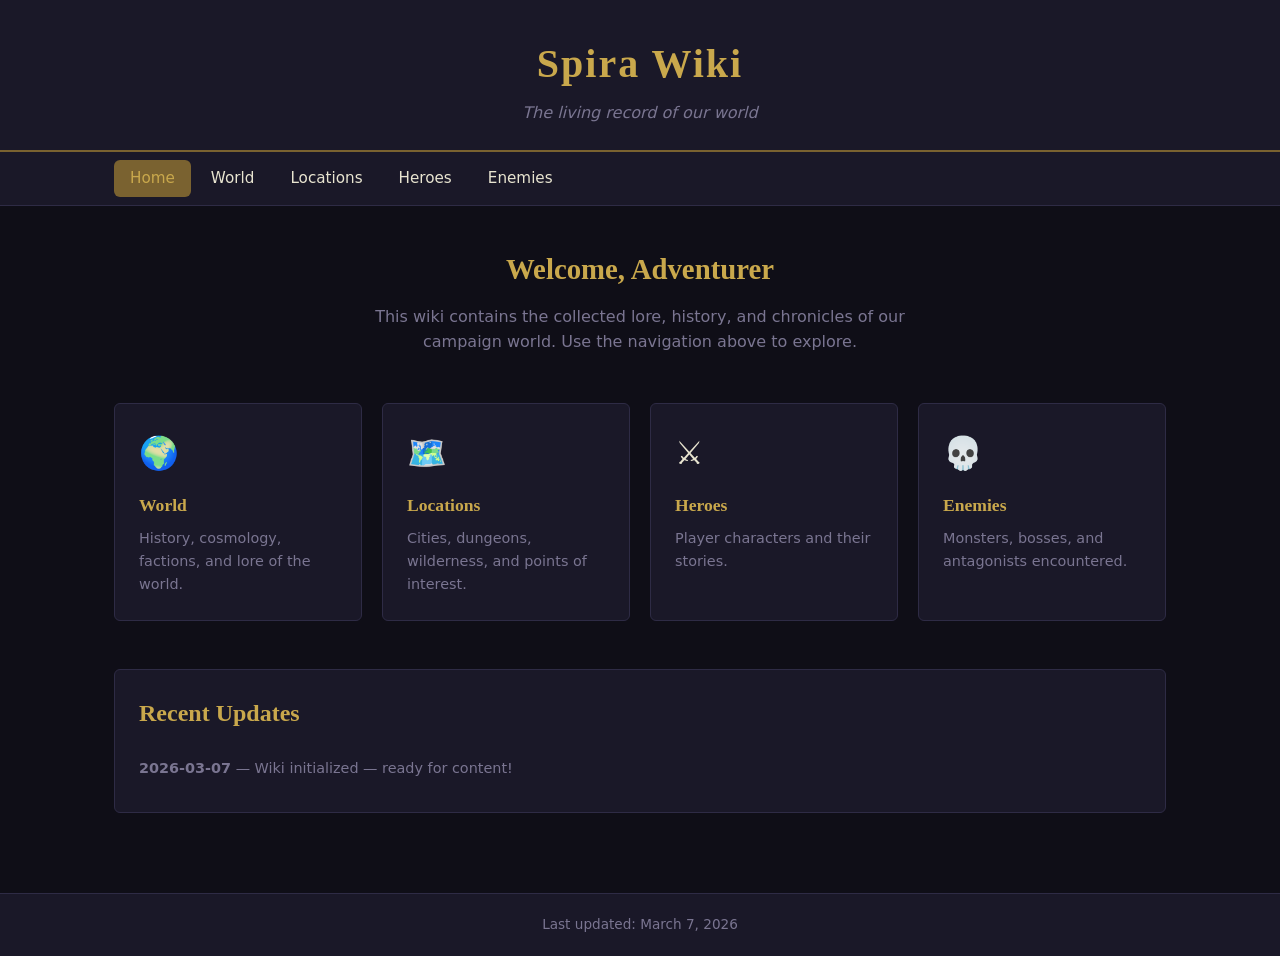
==== index.html @ 8d894e41 "Initial commit — Spira Wiki scaffold Static TTRPG wiki with dark fantasy theme, deployable on GitHub" ====
<!DOCTYPE html>
<html lang="en">
<head>
  <meta charset="UTF-8" />
  <meta name="viewport" content="width=device-width, initial-scale=1.0" />
  <title>Spira Wiki</title>
  <link rel="stylesheet" href="css/style.css" />
</head>
<body>
  <header class="site-header">
    <div class="container">
      <h1 class="site-title">Spira Wiki</h1>
      <p class="site-subtitle">The living record of our world</p>
    </div>
  </header>

  <nav class="site-nav">
    <div class="container">
      <ul>
        <li><a href="index.html">Home</a></li>
        <li><a href="pages/world.html">World</a></li>
        <li><a href="pages/locations.html">Locations</a></li>
        <li><a href="pages/heroes.html">Heroes</a></li>
        <li><a href="pages/enemies.html">Enemies</a></li>
      </ul>
    </div>
  </nav>

  <main class="container">
    <section class="hero-section">
      <h2>Welcome, Adventurer</h2>
      <p>This wiki contains the collected lore, history, and chronicles of our campaign world. Use the navigation above to explore.</p>
    </section>

    <section class="cards-grid" id="home-cards">
      <a class="card" href="pages/world.html">
        <span class="card-icon">🌍</span>
        <h3>World</h3>
        <p>History, cosmology, factions, and lore of the world.</p>
      </a>
      <a class="card" href="pages/locations.html">
        <span class="card-icon">🗺️</span>
        <h3>Locations</h3>
        <p>Cities, dungeons, wilderness, and points of interest.</p>
      </a>
      <a class="card" href="pages/heroes.html">
        <span class="card-icon">⚔️</span>
        <h3>Heroes</h3>
        <p>Player characters and their stories.</p>
      </a>
      <a class="card" href="pages/enemies.html">
        <span class="card-icon">💀</span>
        <h3>Enemies</h3>
        <p>Monsters, bosses, and antagonists encountered.</p>
      </a>
    </section>

    <section class="recent-updates" id="recent-updates">
      <h2>Recent Updates</h2>
      <ul id="updates-list">
        <li>Wiki initialized — start adding content!</li>
      </ul>
    </section>
  </main>

  <footer class="site-footer">
    <div class="container">
      <p>Last updated: <span id="last-updated">—</span></p>
    </div>
  </footer>

  <script src="js/app.js"></script>
</body>
</html>
---- css/style.css ----
/* =====================
   Reset & Base
   ===================== */
*, *::before, *::after { box-sizing: border-box; margin: 0; padding: 0; }

:root {
  --color-bg:        #0f0e17;
  --color-surface:   #1a1828;
  --color-border:    #2e2b45;
  --color-accent:    #c9a84c;
  --color-accent-dim:#7a6230;
  --color-text:      #e8e4d0;
  --color-muted:     #7a7591;
  --color-danger:    #c0392b;
  --font-heading:    'Georgia', serif;
  --font-body:       'Segoe UI', system-ui, sans-serif;
  --radius:          6px;
  --max-width:       1100px;
}

body {
  background: var(--color-bg);
  color: var(--color-text);
  font-family: var(--font-body);
  font-size: 16px;
  line-height: 1.6;
}

a { color: var(--color-accent); text-decoration: none; }
a:hover { text-decoration: underline; }

h1, h2, h3, h4 { font-family: var(--font-heading); color: var(--color-accent); }

/* =====================
   Layout
   ===================== */
.container {
  max-width: var(--max-width);
  margin: 0 auto;
  padding: 0 1.5rem;
}

/* =====================
   Header
   ===================== */
.site-header {
  background: var(--color-surface);
  border-bottom: 2px solid var(--color-accent-dim);
  padding: 2rem 0 1.5rem;
  text-align: center;
}

.site-title {
  font-size: 2.5rem;
  letter-spacing: 0.05em;
}

.site-subtitle {
  color: var(--color-muted);
  font-style: italic;
  margin-top: 0.25rem;
}

/* =====================
   Nav
   ===================== */
.site-nav {
  background: var(--color-surface);
  border-bottom: 1px solid var(--color-border);
  position: sticky;
  top: 0;
  z-index: 100;
}

.site-nav ul {
  display: flex;
  list-style: none;
  gap: 0.25rem;
  padding: 0.5rem 0;
}

.site-nav a {
  display: block;
  padding: 0.4rem 1rem;
  border-radius: var(--radius);
  color: var(--color-text);
  font-size: 0.95rem;
  transition: background 0.15s, color 0.15s;
}

.site-nav a:hover,
.site-nav a.active {
  background: var(--color-accent-dim);
  color: var(--color-accent);
  text-decoration: none;
}

/* =====================
   Main
   ===================== */
main.container { padding-top: 2.5rem; padding-bottom: 3rem; }

/* =====================
   Hero Section
   ===================== */
.hero-section {
  text-align: center;
  margin-bottom: 3rem;
}

.hero-section h2 {
  font-size: 1.8rem;
  margin-bottom: 0.75rem;
}

.hero-section p {
  color: var(--color-muted);
  max-width: 600px;
  margin: 0 auto;
}

/* =====================
   Cards Grid
   ===================== */
.cards-grid {
  display: grid;
  grid-template-columns: repeat(auto-fit, minmax(220px, 1fr));
  gap: 1.25rem;
  margin-bottom: 3rem;
}

.card {
  background: var(--color-surface);
  border: 1px solid var(--color-border);
  border-radius: var(--radius);
  padding: 1.5rem;
  display: flex;
  flex-direction: column;
  gap: 0.5rem;
  transition: border-color 0.15s, transform 0.15s;
  color: var(--color-text);
}

.card:hover {
  border-color: var(--color-accent);
  transform: translateY(-2px);
  text-decoration: none;
}

.card-icon { font-size: 2rem; }

.card h3 {
  font-size: 1.1rem;
  margin-top: 0.25rem;
}

.card p {
  color: var(--color-muted);
  font-size: 0.9rem;
}

/* =====================
   Recent Updates
   ===================== */
.recent-updates {
  background: var(--color-surface);
  border: 1px solid var(--color-border);
  border-radius: var(--radius);
  padding: 1.5rem;
  margin-bottom: 2rem;
}

.recent-updates h2 { margin-bottom: 1rem; }

.recent-updates ul {
  list-style: none;
  display: flex;
  flex-direction: column;
  gap: 0.5rem;
}

.recent-updates li {
  padding: 0.5rem 0;
  border-bottom: 1px solid var(--color-border);
  color: var(--color-muted);
  font-size: 0.9rem;
}

.recent-updates li:last-child { border-bottom: none; }

/* =====================
   Entry Cards (detail pages)
   ===================== */
.entry-list {
  display: flex;
  flex-direction: column;
  gap: 1.25rem;
}

.entry-card {
  background: var(--color-surface);
  border: 1px solid var(--color-border);
  border-radius: var(--radius);
  padding: 1.5rem;
  display: grid;
  grid-template-columns: auto 1fr;
  gap: 1rem;
  align-items: start;
}

.entry-card img {
  width: 90px;
  height: 90px;
  object-fit: cover;
  border-radius: var(--radius);
  border: 1px solid var(--color-border);
}

.entry-card .placeholder-img {
  width: 90px;
  height: 90px;
  background: var(--color-border);
  border-radius: var(--radius);
  display: flex;
  align-items: center;
  justify-content: center;
  font-size: 2rem;
}

.entry-card h3 { margin-bottom: 0.25rem; }
.entry-card .tags { display: flex; gap: 0.4rem; flex-wrap: wrap; margin: 0.4rem 0; }
.tag {
  background: var(--color-accent-dim);
  color: var(--color-accent);
  font-size: 0.75rem;
  padding: 0.15rem 0.5rem;
  border-radius: 99px;
}

.entry-card p { color: var(--color-muted); font-size: 0.9rem; }

/* =====================
   Page Header
   ===================== */
.page-header {
  margin-bottom: 2rem;
  border-bottom: 1px solid var(--color-border);
  padding-bottom: 1rem;
}

.page-header h2 { font-size: 2rem; }
.page-header p { color: var(--color-muted); margin-top: 0.25rem; }

/* =====================
   Empty State
   ===================== */
.empty-state {
  text-align: center;
  padding: 3rem 1rem;
  color: var(--color-muted);
}

/* =====================
   Footer
   ===================== */
.site-footer {
  background: var(--color-surface);
  border-top: 1px solid var(--color-border);
  padding: 1.25rem 0;
  text-align: center;
  color: var(--color-muted);
  font-size: 0.85rem;
}
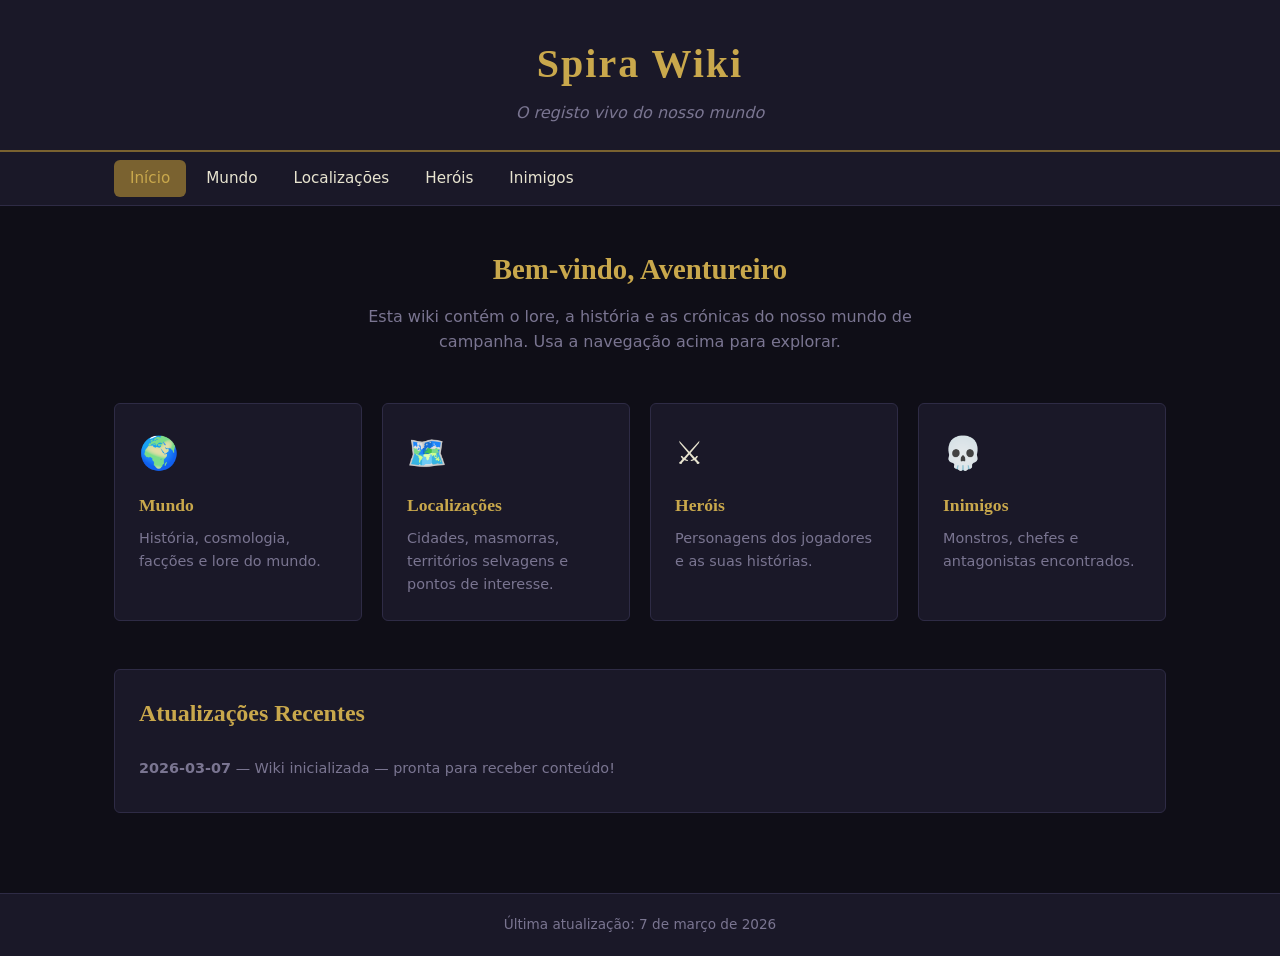
==== commit bb2014a9: "Traduzir wiki para Português de Portugal (pt-PT) - lang="pt-PT" em todos os ficheiros HTML - Toda a " ====
--- a/index.html
+++ b/index.html
@@ -1,5 +1,5 @@
 <!DOCTYPE html>
-<html lang="en">
+<html lang="pt-PT">
 <head>
   <meta charset="UTF-8" />
   <meta name="viewport" content="width=device-width, initial-scale=1.0" />
@@ -10,62 +10,62 @@
   <header class="site-header">
     <div class="container">
       <h1 class="site-title">Spira Wiki</h1>
-      <p class="site-subtitle">The living record of our world</p>
+      <p class="site-subtitle">O registo vivo do nosso mundo</p>
     </div>
   </header>
 
   <nav class="site-nav">
     <div class="container">
       <ul>
-        <li><a href="index.html">Home</a></li>
-        <li><a href="pages/world.html">World</a></li>
-        <li><a href="pages/locations.html">Locations</a></li>
-        <li><a href="pages/heroes.html">Heroes</a></li>
-        <li><a href="pages/enemies.html">Enemies</a></li>
+        <li><a href="index.html">Início</a></li>
+        <li><a href="pages/world.html">Mundo</a></li>
+        <li><a href="pages/locations.html">Localizações</a></li>
+        <li><a href="pages/heroes.html">Heróis</a></li>
+        <li><a href="pages/enemies.html">Inimigos</a></li>
       </ul>
     </div>
   </nav>
 
   <main class="container">
     <section class="hero-section">
-      <h2>Welcome, Adventurer</h2>
-      <p>This wiki contains the collected lore, history, and chronicles of our campaign world. Use the navigation above to explore.</p>
+      <h2>Bem-vindo, Aventureiro</h2>
+      <p>Esta wiki contém o lore, a história e as crónicas do nosso mundo de campanha. Usa a navegação acima para explorar.</p>
     </section>
 
     <section class="cards-grid" id="home-cards">
       <a class="card" href="pages/world.html">
         <span class="card-icon">🌍</span>
-        <h3>World</h3>
-        <p>History, cosmology, factions, and lore of the world.</p>
+        <h3>Mundo</h3>
+        <p>História, cosmologia, facções e lore do mundo.</p>
       </a>
       <a class="card" href="pages/locations.html">
         <span class="card-icon">🗺️</span>
-        <h3>Locations</h3>
-        <p>Cities, dungeons, wilderness, and points of interest.</p>
+        <h3>Localizações</h3>
+        <p>Cidades, masmorras, territórios selvagens e pontos de interesse.</p>
       </a>
       <a class="card" href="pages/heroes.html">
         <span class="card-icon">⚔️</span>
-        <h3>Heroes</h3>
-        <p>Player characters and their stories.</p>
+        <h3>Heróis</h3>
+        <p>Personagens dos jogadores e as suas histórias.</p>
       </a>
       <a class="card" href="pages/enemies.html">
         <span class="card-icon">💀</span>
-        <h3>Enemies</h3>
-        <p>Monsters, bosses, and antagonists encountered.</p>
+        <h3>Inimigos</h3>
+        <p>Monstros, chefes e antagonistas encontrados.</p>
       </a>
     </section>
 
     <section class="recent-updates" id="recent-updates">
-      <h2>Recent Updates</h2>
+      <h2>Atualizações Recentes</h2>
       <ul id="updates-list">
-        <li>Wiki initialized — start adding content!</li>
+        <li>Wiki inicializada — começa a adicionar conteúdo!</li>
       </ul>
     </section>
   </main>
 
   <footer class="site-footer">
     <div class="container">
-      <p>Last updated: <span id="last-updated">—</span></p>
+      <p>Última atualização: <span id="last-updated">—</span></p>
     </div>
   </footer>
 
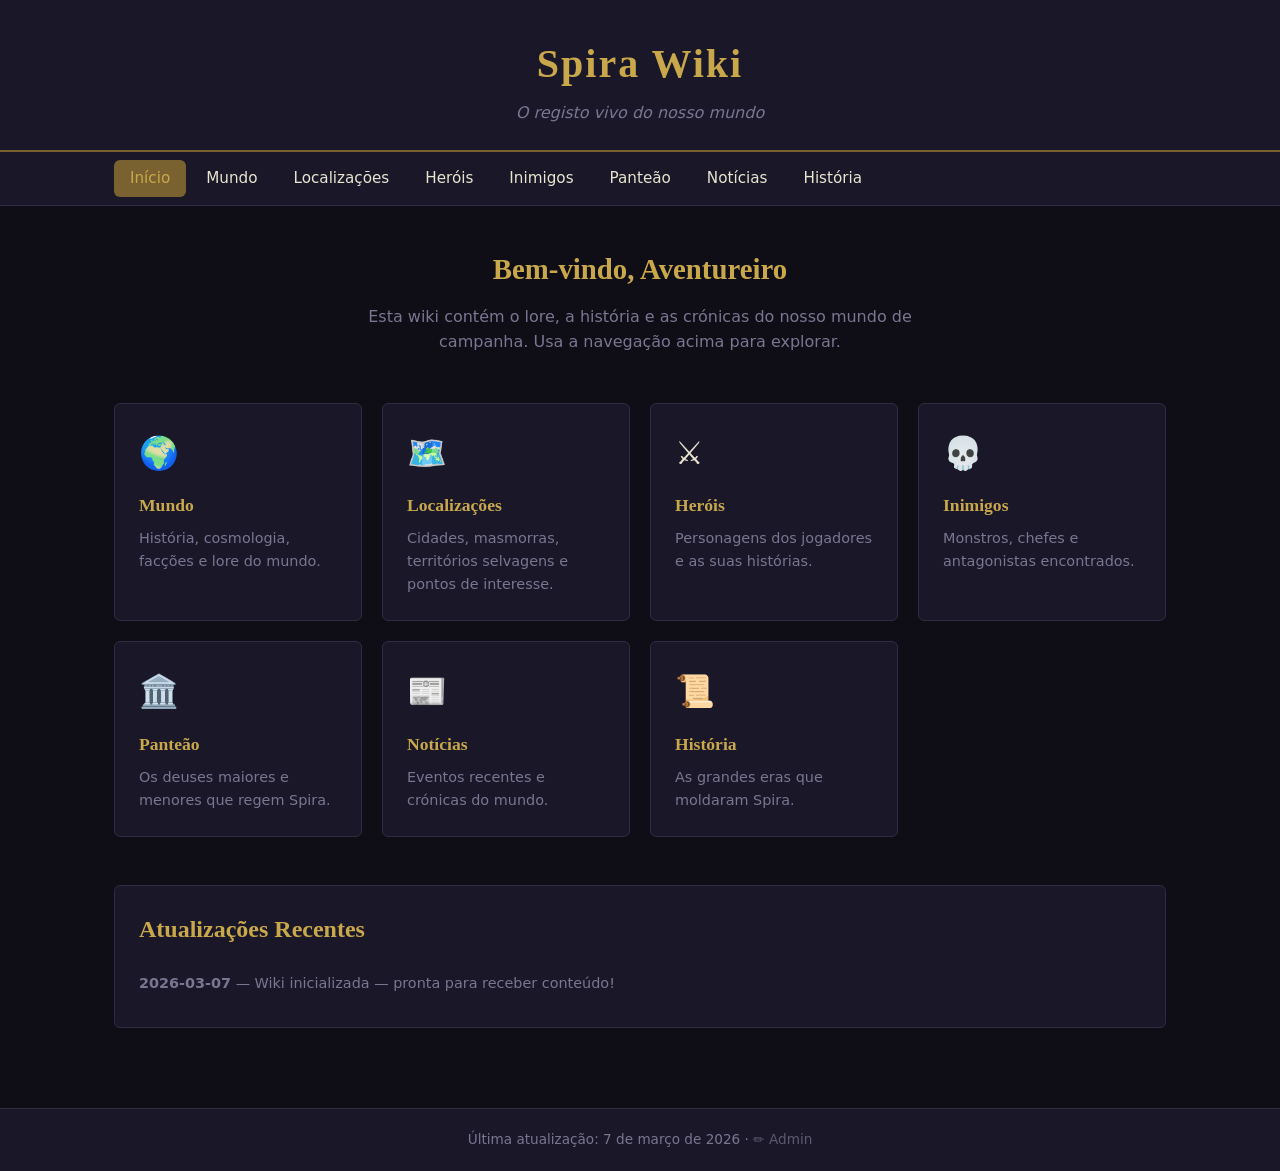
==== commit 1535b745: "Add Panteão, Notícias, História sections and browser-based admin panel - New pages: pantheon.html, n" ====
--- a/index.html
+++ b/index.html
@@ -4,7 +4,7 @@
   <meta charset="UTF-8" />
   <meta name="viewport" content="width=device-width, initial-scale=1.0" />
   <title>Spira Wiki</title>
-  <link rel="stylesheet" href="css/style.css" />
+  <link rel="stylesheet" href="css/style.css?v=__CACHE_VER__" />
 </head>
 <body>
   <header class="site-header">
@@ -22,6 +22,9 @@
         <li><a href="pages/locations.html">Localizações</a></li>
         <li><a href="pages/heroes.html">Heróis</a></li>
         <li><a href="pages/enemies.html">Inimigos</a></li>
+        <li><a href="pages/pantheon.html">Panteão</a></li>
+        <li><a href="pages/news.html">Notícias</a></li>
+        <li><a href="pages/history.html">História</a></li>
       </ul>
     </div>
   </nav>
@@ -53,6 +56,21 @@
         <h3>Inimigos</h3>
         <p>Monstros, chefes e antagonistas encontrados.</p>
       </a>
+      <a class="card" href="pages/pantheon.html">
+        <span class="card-icon">🏛️</span>
+        <h3>Panteão</h3>
+        <p>Os deuses maiores e menores que regem Spira.</p>
+      </a>
+      <a class="card" href="pages/news.html">
+        <span class="card-icon">📰</span>
+        <h3>Notícias</h3>
+        <p>Eventos recentes e crónicas do mundo.</p>
+      </a>
+      <a class="card" href="pages/history.html">
+        <span class="card-icon">📜</span>
+        <h3>História</h3>
+        <p>As grandes eras que moldaram Spira.</p>
+      </a>
     </section>
 
     <section class="recent-updates" id="recent-updates">
@@ -65,10 +83,10 @@
 
   <footer class="site-footer">
     <div class="container">
-      <p>Última atualização: <span id="last-updated">—</span></p>
+      <p>Última atualização: <span id="last-updated">—</span> · <a href="pages/admin.html" class="footer-admin-link">✏️ Admin</a></p>
     </div>
   </footer>
 
-  <script src="js/app.js"></script>
+  <script src="js/app.js?v=__CACHE_VER__"></script>
 </body>
 </html>
--- a/css/style.css
+++ b/css/style.css
@@ -252,6 +252,346 @@
 .page-header p { color: var(--color-muted); margin-top: 0.25rem; }
 
 /* =====================
+   Search & Filter
+   ===================== */
+.search-filter-bar {
+  margin-bottom: 1.5rem;
+  display: flex;
+  flex-direction: column;
+  gap: 0.75rem;
+}
+
+.search-input-wrap {
+  position: relative;
+  display: flex;
+  align-items: center;
+}
+
+.search-icon {
+  position: absolute;
+  left: 0.75rem;
+  font-size: 1rem;
+  pointer-events: none;
+  opacity: 0.5;
+}
+
+.search-input {
+  width: 100%;
+  background: var(--color-surface);
+  border: 1px solid var(--color-border);
+  border-radius: var(--radius);
+  padding: 0.65rem 1rem 0.65rem 2.5rem;
+  color: var(--color-text);
+  font-size: 0.95rem;
+  font-family: var(--font-body);
+  outline: none;
+  transition: border-color 0.15s;
+}
+
+.search-input:focus { border-color: var(--color-accent-dim); }
+.search-input::placeholder { color: var(--color-muted); }
+.search-input::-webkit-search-cancel-button { display: none; }
+
+.tag-filter-wrap {
+  display: flex;
+  align-items: center;
+  gap: 0.75rem;
+  flex-wrap: wrap;
+}
+
+.tag-filter-label {
+  color: var(--color-muted);
+  font-size: 0.82rem;
+  white-space: nowrap;
+  flex-shrink: 0;
+}
+
+.tag-filter-pills {
+  display: flex;
+  gap: 0.4rem;
+  flex-wrap: wrap;
+}
+
+.tag-pill {
+  background: transparent;
+  border: 1px solid var(--color-border);
+  border-radius: 99px;
+  color: var(--color-muted);
+  cursor: pointer;
+  font-size: 0.75rem;
+  font-family: var(--font-body);
+  padding: 0.2rem 0.65rem;
+  transition: background 0.15s, border-color 0.15s, color 0.15s;
+}
+
+.tag-pill:hover {
+  border-color: var(--color-accent-dim);
+  color: var(--color-accent);
+}
+
+.tag-pill.active {
+  background: var(--color-accent-dim);
+  border-color: var(--color-accent);
+  color: var(--color-accent);
+}
+
+.search-count {
+  color: var(--color-muted);
+  font-size: 0.85rem;
+  font-style: italic;
+}
+
+/* Entry card tags are clickable — highlight on hover */
+.tag[data-tag] {
+  cursor: pointer;
+  transition: background 0.15s, color 0.15s;
+}
+
+.tag[data-tag]:hover {
+  background: var(--color-accent);
+  color: var(--color-bg);
+}
+
+/* =====================
+   Active Tag Chips (replaces static pill bar)
+   ===================== */
+.active-tags-wrap {
+  display: flex;
+  align-items: center;
+  gap: 0.4rem;
+  flex-wrap: wrap;
+}
+
+.active-tags-label {
+  color: var(--color-muted);
+  font-size: 0.8rem;
+  white-space: nowrap;
+}
+
+.active-tag-chip {
+  background: var(--color-accent-dim);
+  border: 1px solid var(--color-accent);
+  border-radius: 99px;
+  color: var(--color-accent);
+  cursor: pointer;
+  font-size: 0.75rem;
+  font-family: var(--font-body);
+  padding: 0.2rem 0.65rem;
+  transition: background 0.15s, color 0.15s;
+}
+
+.active-tag-chip:hover {
+  background: var(--color-accent);
+  color: var(--color-bg);
+}
+
+/* =====================
+   News Feed
+   ===================== */
+.news-card {
+  background: var(--color-surface);
+  border: 1px solid var(--color-border);
+  border-radius: var(--radius);
+  padding: 1.5rem;
+  display: flex;
+  flex-direction: column;
+  gap: 0.75rem;
+  margin-bottom: 1.25rem;
+}
+
+.news-img {
+  width: 100%;
+  max-height: 220px;
+  object-fit: cover;
+  border-radius: var(--radius);
+  border: 1px solid var(--color-border);
+}
+
+.news-body { display: flex; flex-direction: column; gap: 0.5rem; }
+
+.news-meta {
+  display: flex;
+  align-items: center;
+  gap: 0.6rem;
+  flex-wrap: wrap;
+}
+
+.news-date {
+  color: var(--color-muted);
+  font-size: 0.82rem;
+}
+
+.news-title {
+  font-family: var(--font-heading);
+  color: var(--color-accent);
+  font-size: 1.2rem;
+  margin: 0;
+}
+
+.news-summary {
+  color: var(--color-text);
+  font-size: 0.95rem;
+  margin: 0;
+}
+
+.news-content {
+  color: var(--color-muted);
+  font-size: 0.9rem;
+  border-top: 1px solid var(--color-border);
+  padding-top: 0.75rem;
+  margin: 0;
+}
+
+/* =====================
+   History / Eras
+   ===================== */
+.era-card {
+  display: grid;
+  grid-template-columns: 160px 1fr;
+  gap: 1.5rem;
+  background: var(--color-surface);
+  border: 1px solid var(--color-border);
+  border-radius: var(--radius);
+  padding: 1.5rem;
+  margin-bottom: 1.25rem;
+  align-items: start;
+}
+
+@media (max-width: 600px) {
+  .era-card { grid-template-columns: 1fr; }
+}
+
+.era-period {
+  font-family: var(--font-heading);
+  color: var(--color-accent);
+  font-size: 0.85rem;
+  text-align: center;
+  background: var(--color-border);
+  border-radius: var(--radius);
+  padding: 0.5rem 0.75rem;
+  line-height: 1.4;
+  align-self: start;
+}
+
+.era-body h3 {
+  margin-bottom: 0.4rem;
+}
+
+.era-events {
+  list-style: none;
+  margin-top: 0.75rem;
+  border-top: 1px solid var(--color-border);
+  padding-top: 0.75rem;
+  display: flex;
+  flex-direction: column;
+  gap: 0.35rem;
+}
+
+.era-events li {
+  color: var(--color-muted);
+  font-size: 0.88rem;
+  padding-left: 1rem;
+  position: relative;
+}
+
+.era-events li::before {
+  content: '▸';
+  position: absolute;
+  left: 0;
+  color: var(--color-accent-dim);
+}
+
+/* =====================
+   Pantheon
+   ===================== */
+.pantheon-group {
+  margin-bottom: 2.5rem;
+}
+
+.pantheon-group-title {
+  font-size: 1.1rem;
+  color: var(--color-accent);
+  border-bottom: 1px solid var(--color-border);
+  padding-bottom: 0.5rem;
+  margin-bottom: 1rem;
+  font-family: var(--font-heading);
+}
+
+.deity-list {
+  display: flex;
+  flex-direction: column;
+  gap: 1.25rem;
+}
+
+.deity-card {
+  background: var(--color-surface);
+  border: 1px solid var(--color-border);
+  border-radius: var(--radius);
+  padding: 1.5rem;
+  display: grid;
+  grid-template-columns: auto 1fr;
+  gap: 1rem;
+  align-items: start;
+}
+
+.deity-card img {
+  width: 90px;
+  height: 90px;
+  object-fit: cover;
+  border-radius: var(--radius);
+  border: 1px solid var(--color-border);
+}
+
+.deity-card .placeholder-img {
+  width: 90px;
+  height: 90px;
+  background: var(--color-border);
+  border-radius: var(--radius);
+  display: flex;
+  align-items: center;
+  justify-content: center;
+  font-size: 2rem;
+}
+
+.deity-card h3 { margin-bottom: 0.25rem; }
+
+.deity-meta {
+  display: flex;
+  gap: 0.75rem;
+  flex-wrap: wrap;
+  margin: 0.3rem 0 0.5rem;
+}
+
+.deity-domain,
+.deity-alignment {
+  font-size: 0.8rem;
+  color: var(--color-muted);
+}
+
+/* =====================
+   Footer admin link
+   ===================== */
+.footer-admin-link {
+  color: var(--color-muted);
+  font-size: 0.85rem;
+  opacity: 0.7;
+  transition: opacity 0.15s;
+}
+
+.footer-admin-link:hover {
+  opacity: 1;
+  color: var(--color-accent);
+  text-decoration: none;
+}
+
+/* =====================
+   Nav — wrap on smaller screens
+   ===================== */
+.site-nav ul {
+  flex-wrap: wrap;
+}
+
+/* =====================
    Empty State
    ===================== */
 .empty-state {
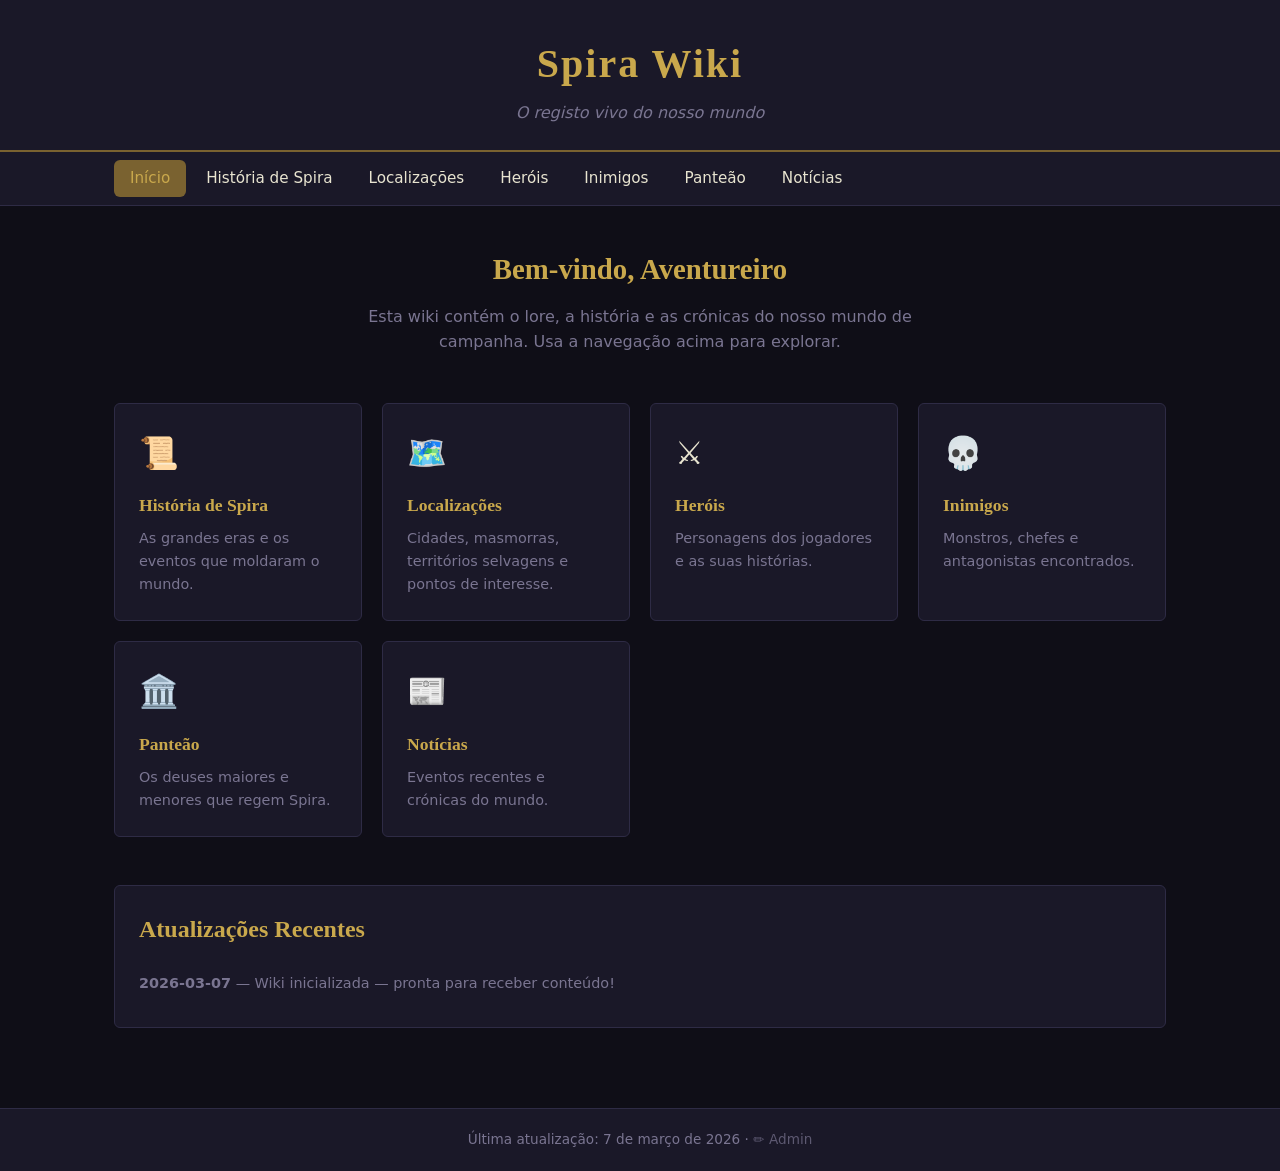
==== commit 249ed71f: "Collapsible sections, remove Mundo nav, rename História - Hero groups (Activos/Reformados/Hall dos M" ====
--- a/index.html
+++ b/index.html
@@ -18,13 +18,12 @@
     <div class="container">
       <ul>
         <li><a href="index.html">Início</a></li>
-        <li><a href="pages/world.html">Mundo</a></li>
+        <li><a href="pages/history.html">História de Spira</a></li>
         <li><a href="pages/locations.html">Localizações</a></li>
         <li><a href="pages/heroes.html">Heróis</a></li>
         <li><a href="pages/enemies.html">Inimigos</a></li>
         <li><a href="pages/pantheon.html">Panteão</a></li>
         <li><a href="pages/news.html">Notícias</a></li>
-        <li><a href="pages/history.html">História</a></li>
       </ul>
     </div>
   </nav>
@@ -36,10 +35,10 @@
     </section>
 
     <section class="cards-grid" id="home-cards">
-      <a class="card" href="pages/world.html">
-        <span class="card-icon">🌍</span>
-        <h3>Mundo</h3>
-        <p>História, cosmologia, facções e lore do mundo.</p>
+      <a class="card" href="pages/history.html">
+        <span class="card-icon">📜</span>
+        <h3>História de Spira</h3>
+        <p>As grandes eras e os eventos que moldaram o mundo.</p>
       </a>
       <a class="card" href="pages/locations.html">
         <span class="card-icon">🗺️</span>
@@ -66,11 +65,6 @@
         <h3>Notícias</h3>
         <p>Eventos recentes e crónicas do mundo.</p>
       </a>
-      <a class="card" href="pages/history.html">
-        <span class="card-icon">📜</span>
-        <h3>História</h3>
-        <p>As grandes eras que moldaram Spira.</p>
-      </a>
     </section>
 
     <section class="recent-updates" id="recent-updates">
--- a/css/style.css
+++ b/css/style.css
@@ -502,6 +502,32 @@
 }
 
 /* =====================
+   Hero Groups (Activos / Reformados / Hall dos Mortos)
+   ===================== */
+.hero-group {
+  margin-bottom: 2.5rem;
+}
+
+.hero-group-title {
+  font-family: var(--font-heading);
+  font-size: 1.1rem;
+  color: var(--color-accent);
+  border-bottom: 1px solid var(--color-border);
+  padding-bottom: 0.5rem;
+  margin-bottom: 0;
+}
+
+.hero-group[open] .hero-group-entries {
+  margin-top: 1rem;
+}
+
+.hero-group-entries {
+  display: flex;
+  flex-direction: column;
+  gap: 1.25rem;
+}
+
+/* =====================
    Pantheon
    ===================== */
 .pantheon-group {
@@ -513,8 +539,52 @@
   color: var(--color-accent);
   border-bottom: 1px solid var(--color-border);
   padding-bottom: 0.5rem;
-  margin-bottom: 1rem;
+  margin-bottom: 0;
   font-family: var(--font-heading);
+}
+
+.pantheon-group[open] .deity-list {
+  margin-top: 1rem;
+}
+
+/* =====================
+   Collapsible summary shared styles
+   ===================== */
+details.hero-group > summary,
+details.pantheon-group > summary {
+  list-style: none;
+  cursor: pointer;
+  display: flex;
+  align-items: center;
+  justify-content: space-between;
+  user-select: none;
+  transition: opacity 0.15s;
+}
+
+details.hero-group > summary::-webkit-details-marker,
+details.pantheon-group > summary::-webkit-details-marker {
+  display: none;
+}
+
+details.hero-group > summary::after,
+details.pantheon-group > summary::after {
+  content: '▶';
+  font-size: 0.65em;
+  opacity: 0.45;
+  transition: transform 0.2s ease, opacity 0.15s;
+  flex-shrink: 0;
+  margin-left: 0.75rem;
+}
+
+details.hero-group[open] > summary::after,
+details.pantheon-group[open] > summary::after {
+  transform: rotate(90deg);
+  opacity: 0.75;
+}
+
+details.hero-group > summary:hover,
+details.pantheon-group > summary:hover {
+  opacity: 0.85;
 }
 
 .deity-list {
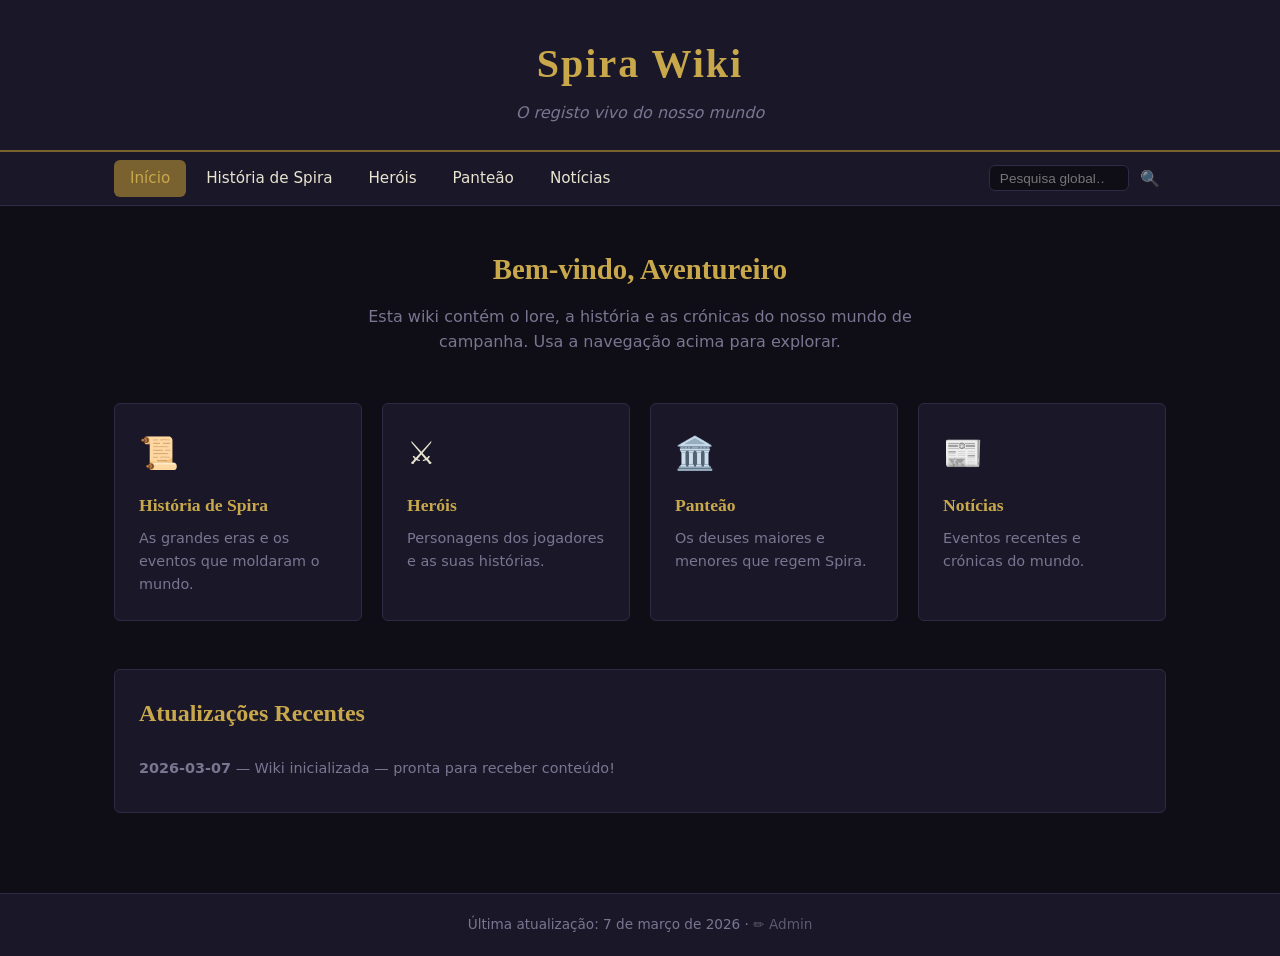
==== commit f9c5510d: "Add global search, cache busting, nav cleanup, and collapsible defaults - Global search: nav bar inp" ====
--- a/index.html
+++ b/index.html
@@ -19,9 +19,7 @@
       <ul>
         <li><a href="index.html">Início</a></li>
         <li><a href="pages/history.html">História de Spira</a></li>
-        <li><a href="pages/locations.html">Localizações</a></li>
         <li><a href="pages/heroes.html">Heróis</a></li>
-        <li><a href="pages/enemies.html">Inimigos</a></li>
         <li><a href="pages/pantheon.html">Panteão</a></li>
         <li><a href="pages/news.html">Notícias</a></li>
       </ul>
@@ -40,20 +38,10 @@
         <h3>História de Spira</h3>
         <p>As grandes eras e os eventos que moldaram o mundo.</p>
       </a>
-      <a class="card" href="pages/locations.html">
-        <span class="card-icon">🗺️</span>
-        <h3>Localizações</h3>
-        <p>Cidades, masmorras, territórios selvagens e pontos de interesse.</p>
-      </a>
       <a class="card" href="pages/heroes.html">
         <span class="card-icon">⚔️</span>
         <h3>Heróis</h3>
         <p>Personagens dos jogadores e as suas histórias.</p>
-      </a>
-      <a class="card" href="pages/enemies.html">
-        <span class="card-icon">💀</span>
-        <h3>Inimigos</h3>
-        <p>Monstros, chefes e antagonistas encontrados.</p>
       </a>
       <a class="card" href="pages/pantheon.html">
         <span class="card-icon">🏛️</span>
@@ -81,6 +69,6 @@
     </div>
   </footer>
 
-  <script src="js/app.js?v=__CACHE_VER__"></script>
+  <script>(function(){var s=document.createElement('script');s.src='js/app.js?v='+Date.now();document.body.appendChild(s);})();</script>
 </body>
 </html>
--- a/css/style.css
+++ b/css/style.css
@@ -77,6 +77,7 @@
   list-style: none;
   gap: 0.25rem;
   padding: 0.5rem 0;
+  align-items: center;
 }
 
 .site-nav a {
@@ -566,24 +567,25 @@
   display: none;
 }
 
-details.hero-group > summary::after,
-details.pantheon-group > summary::after {
-  content: '▶';
+details.hero-group > summary:hover,
+details.pantheon-group > summary:hover {
+  opacity: 0.85;
+}
+
+/* Chevron span injected by JS — more reliable than ::after on <summary> */
+.group-chevron {
+  display: inline-block;
   font-size: 0.65em;
-  opacity: 0.45;
+  color: var(--color-accent);
+  opacity: 0.5;
   transition: transform 0.2s ease, opacity 0.15s;
   flex-shrink: 0;
   margin-left: 0.75rem;
-}
-
-details.hero-group[open] > summary::after,
-details.pantheon-group[open] > summary::after {
+  line-height: 1;
+}
+
+details[open] > summary .group-chevron {
   transform: rotate(90deg);
-  opacity: 0.75;
-}
-
-details.hero-group > summary:hover,
-details.pantheon-group > summary:hover {
   opacity: 0.85;
 }
 
@@ -671,6 +673,95 @@
 }
 
 /* =====================
+   Nav Search
+   ===================== */
+.nav-search-form {
+  display: flex;
+  align-items: center;
+  gap: 0.25rem;
+  margin-left: auto;
+}
+
+.nav-search-input {
+  background: var(--color-bg);
+  border: 1px solid var(--color-border);
+  border-radius: var(--radius);
+  color: var(--color-text);
+  font-size: 0.85rem;
+  padding: 0.3rem 0.6rem;
+  width: 140px;
+  outline: none;
+  transition: border-color 0.15s, width 0.2s;
+}
+
+.nav-search-input:focus {
+  border-color: var(--color-accent-dim);
+  width: 180px;
+}
+
+.nav-search-btn {
+  background: none;
+  border: none;
+  cursor: pointer;
+  font-size: 1rem;
+  padding: 0.3rem 0.4rem;
+  color: var(--color-text);
+  opacity: 0.6;
+  transition: opacity 0.15s;
+  border-radius: var(--radius);
+}
+
+.nav-search-btn:hover { opacity: 1; }
+
+/* =====================
+   Global Search Results
+   ===================== */
+.search-section { margin-bottom: 2.5rem; }
+
+.search-section-title {
+  font-size: 1.1rem;
+  color: var(--color-accent);
+  border-bottom: 1px solid var(--color-border);
+  padding-bottom: 0.5rem;
+  margin-bottom: 1rem;
+  display: flex;
+  align-items: center;
+  gap: 0.6rem;
+}
+
+.search-count-badge {
+  background: var(--color-accent-dim);
+  color: var(--color-accent);
+  border-radius: 999px;
+  padding: 0.1rem 0.55rem;
+  font-size: 0.78rem;
+  font-family: var(--font-body);
+  font-weight: normal;
+}
+
+.search-result-card {
+  background: var(--color-surface);
+  border: 1px solid var(--color-border);
+  border-radius: var(--radius);
+  padding: 0.9rem 1.2rem;
+  margin-bottom: 0.65rem;
+}
+
+.search-result-card strong {
+  color: var(--color-accent);
+  font-family: var(--font-heading);
+  font-size: 1.05rem;
+  display: block;
+  margin-bottom: 0.2rem;
+}
+
+.search-result-card p {
+  color: var(--color-muted);
+  font-size: 0.9rem;
+  margin-top: 0.2rem;
+}
+
+/* =====================
    Footer
    ===================== */
 .site-footer {
